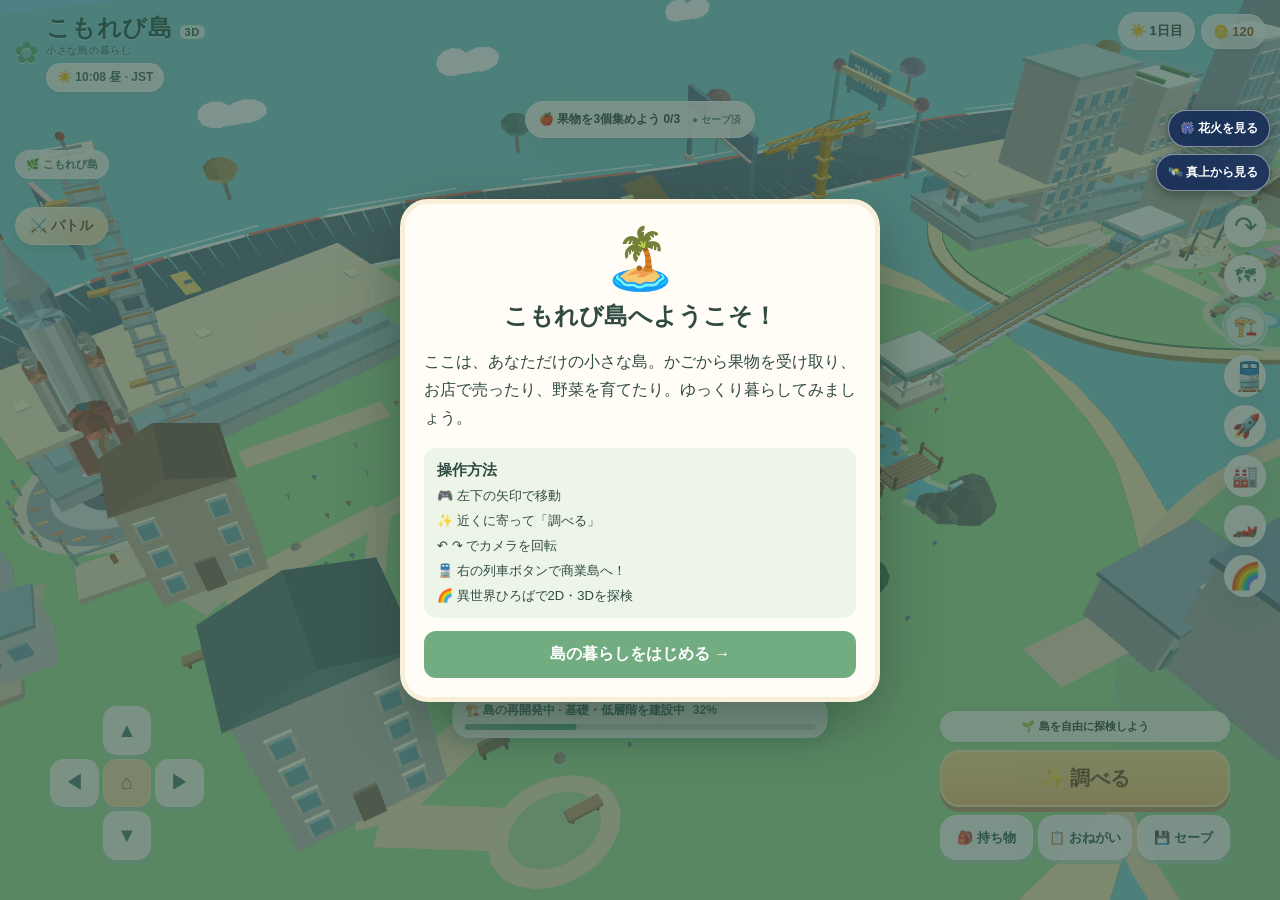
==== index.html @ d24debab "Add day-only six-jet airshow button, flypast status and load lightweight 3D scene before island game" ====
<!doctype html>
<html lang="ja">
<head>
  <meta charset="utf-8">
  <meta name="viewport" content="width=device-width, initial-scale=1, viewport-fit=cover, user-scalable=no">
  <meta name="theme-color" content="#e1f6e6">
  <meta name="description" content="こもれび島 3D — 島で歩く、集める、育てる。オリジナルの小さな生活ゲーム。">
  <title>こもれび島 3D | 小さな島の暮らし</title>
  <link rel="stylesheet" href="styles.css?v=20261118-b4">
</head>
<body>
<div id="app">
  <div id="poster" aria-hidden="true">
    <div class="poster-sky"></div><div class="poster-water"></div><div class="poster-island"></div>
    <div class="poster-house"><span>🏡</span></div><div class="poster-player">🧑🏻</div>
    <div class="poster-copy">🌿 こもれび島 3D<small>島で、あたらしい毎日を。</small></div>
    <div class="poster-note">この画面で島が動かない場合は、<br>ZIPをWebサイトとして公開してSafariで開いてください。</div>
  </div>
  <canvas id="gameCanvas" aria-label="3Dのこもれび島"></canvas>
  <canvas id="battleFxCanvas" aria-hidden="true"></canvas>
  <div id="nightSky" class="night-sky" aria-hidden="true"><div class="night-moon"></div></div>
  <div class="top-hud">
    <div class="brand"><span class="brand-leaf">✿</span><div><strong>こもれび島 <em>3D</em></strong><small>小さな島の暮らし</small><span class="clock-pill" id="timePill" aria-label="日本標準時と同期中">🕘 00:00 · JST</span></div></div>
    <div class="top-right"><span class="pill" id="dayPill">☀️ 1日目</span><span class="pill gold" id="coinPill">🪙 120</span></div>
  </div>
  <div id="statusBar"><span id="missionShort">🍎 果物を3個集めよう</span><span id="saveStatus">● セーブ済</span></div>
  <div id="islandNamePill" class="island-name-pill">🌿 こもれび島</div>
  <button type="button" id="battleBtn" class="island-battle-entry" aria-label="島のオリジナルモンスターバトルを始める">⚔️ バトル</button>
  <button type="button" id="airshowBtn" class="airshow-entry" aria-label="6機編隊の航空ショーを開始する" title="昼の6機編隊航空ショー" hidden>✈️ 航空ショー</button>
  <div id="airshowHud" class="airshow-hud" role="status" aria-live="off" hidden>✈️ 6機編隊が島の上空を通過中！</div>
  <div class="edge-buttons"><button id="rotateLeft" aria-label="カメラを左回転">↶</button><button id="rotateRight" aria-label="カメラを右回転">↷</button><button id="islandMapBtn" aria-label="拡張された島の地図を開く" title="島マップ">🗺</button><button id="redevelopmentViewBtn" class="active" aria-label="島の再開発を見渡す・通常カメラに戻す" title="再開発を見渡す">🏗️</button><button id="seaLineBtn" aria-label="こもれびシーラインの路線図・駅へ移動" title="海上列車と商業島">🚆</button><button id="spaceportBtn" aria-label="こもれび宇宙港のロケット発射台へ" title="ロケット発射台">🚀</button><button id="industryBtn" aria-label="自動車工場と完成車輸出港へ" title="自動車産業地区">🏭</button><button id="kartBtn" aria-label="こもれびサーキットでカートレース" title="カートレース場">🏎️</button><a class="dimension-link" id="dimensionGateBtn" href="./dimension-hub.html" aria-label="3Dと2Dの異世界ひろばへ" title="3Dと2Dの世界・交流ひろば">🌈</a></div>
  <button id="redevelopmentHud" class="redevelopment-status" aria-label="島の再開発 32%・詳細を開く" type="button"><span class="redevelopment-top"><strong id="redevelopmentLabel">🏗️ 島の再開発中 · 基礎・低層階を建設中</strong><strong id="redevelopmentPercent">32%</strong></span><span class="redevelopment-track"><span id="redevelopmentFill" class="redevelopment-fill" style="width:32%"></span></span></button>
  <div id="spaceHud" class="space-launch-hud" role="status" aria-live="polite" hidden></div>
  <div id="trainHud" class="sea-train-hud" hidden><span id="trainHudText">🚆 こもれびシーラインで移動中…</span><span class="sea-train-progress" aria-hidden="true"><span></span></span></div>
  <div id="kartHud" class="kart-hud" hidden aria-label="こもれび群島グランプリのレース画面">
    <div class="kart-hud-panel"><strong id="kartStatus">🏁 こもれび群島グランプリ</strong><span id="kartRaceMeta">順位 1/8 · 1/3周 · 0 km/h · 00:00</span><div id="kartSponsors" class="kart-sponsor-strip" aria-label="こもれびグランプリのスポンサー">🏁 PRESENTED BY <b>KOMO MOTOR</b> <span>✦</span> <b>MINT ENERGY</b> <span>✦</span> <b>NOVA TECH</b></div><div class="kart-race-actions"><button id="kartAutoToggle" type="button">🚗 オート加速 ON</button><button id="kartRestart" type="button" hidden>🔁 もう一度</button><button id="kartQuit" type="button">🏝️ 島へ戻る</button></div></div>
    <canvas id="kartMiniMap" class="kart-minimap" width="150" height="150" aria-label="コースとカートの現在位置"></canvas>
    <div class="kart-touch-controls" aria-label="カート操作">
      <div class="kart-steering"><button id="kartSteerLeft" type="button" aria-label="左にハンドル">◀</button><button id="kartSteerRight" type="button" aria-label="右にハンドル">▶</button></div>
      <div class="kart-pedals"><button id="kartBrake" type="button" aria-label="ブレーキ">減速</button><button id="kartDrift" type="button" aria-label="ドリフト">💨 ドリフト</button><button id="kartItem" type="button" aria-label="獲得したアイテムを使う" disabled>🎁 アイテム</button><button id="kartRescue" type="button" aria-label="コースに戻る">↩ 復帰</button></div>
    </div>
  </div>
  <section id="battleHud" class="battle-hud" aria-label="島のモンスターバトル" hidden>
    <div class="battle-hud-top"><strong>⚔️ こもれび バトル広場</strong><div class="battle-nav"><button id="battleBackBtn" type="button" hidden>↩ 技を戻す</button><button id="battleQuitBtn" type="button">✕ やめる</button></div></div>
    <div class="battle-hp-grid">
      <div class="battle-hp-card"><strong id="battlePlayerName">⚡ ピリモ Lv.16</strong><span>HP <span id="battlePlayerHP">48 / 48</span></span><div class="battle-meter"><span id="battlePlayerFill"></span></div></div>
      <div class="battle-hp-card"><strong id="battleFoeName">🍃 ハルリザ Lv.15</strong><span>HP <span id="battleFoeHP">52 / 52</span></span><div class="battle-meter"><span id="battleFoeFill"></span></div></div>
    </div>
    <p id="battleMessage" class="battle-message" role="status" aria-live="polite">好きな技を選ぼう！</p>
    <div class="battle-action-grid" id="battleActions">
      <button id="battleAttackBtn" type="button" class="battle-attack">⚔️ たたかう</button>
      <button id="battleFriendBtn" type="button">🌬️ なかま</button>
      <button id="battleItemBtn" type="button">🧰 どうぐ ×1</button>
      <button id="battleRunBtn" type="button">🏃 にげる</button>
    </div>
    <div id="battleMoves" class="battle-move-grid" data-open="no" hidden>
      <button type="button" data-battle-move="thunder">⚡ ひかりスパーク</button>
      <button type="button" data-battle-move="quick">💨 ひらりアタック</button>
      <button type="button" data-battle-move="burst">🌟 きらめきボール</button>
      <button type="button" data-battle-move="rest">💚 ひとやすみ</button>
    </div>
    <button id="battleEndBtn" class="battle-end" type="button" hidden>🏝️ 島の散策に戻る</button>
  </section>
  <div class="toast" id="toast" role="status" aria-live="polite"></div>
  <div class="festival-controls" aria-label="花火カメラ操作"><button type="button" id="festivalViewBtn">🎆 花火を見る</button><button type="button" id="fireworksOverheadBtn">🛰️ 真上から見る</button></div>
  <div class="bottom-ui">
    <div class="dpad" aria-label="移動コントローラー"><button class="up" data-dir="up" aria-label="前に移動">▲</button><button class="left" data-dir="left" aria-label="左に移動">◀</button><button class="center" id="cameraReset" aria-label="カメラを戻す">⌂</button><button class="right" data-dir="right" aria-label="右に移動">▶</button><button class="down" data-dir="down" aria-label="後ろに移動">▼</button></div>
    <div class="actions"><div class="hint" id="interactHint">あたりを探検しよう！</div><button class="act-main" id="actionBtn">✨ 調べる</button><div class="small-actions"><button id="bagBtn">🎒 持ち物</button><button id="questBtn">📋 おねがい</button><button id="nextDayBtn">💾 セーブ</button></div></div>
  </div>
  <div id="loadingBanner">島の準備をしています…</div>
  <div class="overlay" id="panelOverlay" hidden><section class="panel" role="dialog" aria-modal="true" aria-labelledby="panelTitle"><div class="panel-head"><h2 id="panelTitle">持ち物</h2><button id="panelClose" aria-label="閉じる">✕</button></div><div id="panelContent"></div></section></div>
  <div class="overlay" id="welcomeOverlay" hidden><section class="panel welcome" role="dialog" aria-modal="true" aria-labelledby="welcomeTitle"><div class="welcome-icon">🏝️</div><h2 id="welcomeTitle">こもれび島へようこそ！</h2><p>ここは、あなただけの小さな島。かごから果物を受け取り、お店で売ったり、野菜を育てたり。ゆっくり暮らしてみましょう。</p><div class="tips"><strong>操作方法</strong><span>🎮 左下の矢印で移動</span><span>✨ 近くに寄って「調べる」</span><span>↶ ↷ でカメラを回転</span><span>🚆 右の列車ボタンで商業島へ！</span><span>🌈 異世界ひろばで2D・3Dを探検</span></div><button class="primary" id="startBtn">島の暮らしをはじめる →</button></section></div>


  <div id="fishHud" class="fish-hud" data-stage="ready" hidden>
    <div class="fish-hud-title"><span>🎣 おさかな池</span><button type="button" id="fishBack" aria-label="釣りをやめる">✕ やめる</button></div>
    <p id="fishMessage" role="status" aria-live="polite">池に向かって竿を投げよう！</p>
    <div id="fishTimer" class="fish-timer" hidden><div class="fish-timer-fill"></div></div>
  </div>
  <!-- The island remains a 3D game. House and shop are rendered as walkable 3D rooms. -->
  <div class="room-hud" id="roomHud" hidden>
    <span id="roomName">🏠 家の中</span><span class="room-hud-help">歩いて家具や店員に近づこう</span>
  </div>
  <!-- Speech text appears above the actual 3D character; choices and commerce remain in the compact panel. -->
  <div class="speech-bubble" id="speechBubble" role="status" aria-live="polite" aria-atomic="true" hidden>
    <div class="speech-name" id="speechName">🐱 店員さん</div>
    <p class="speech-text" id="speechText"></p>
  </div>
  <div class="room-dialogue" id="roomDialogue" role="dialog" aria-modal="true" aria-labelledby="roomDialogTitle" hidden>
    <div class="room-dialogue-heading"><h2 id="roomDialogTitle">お話ししよう</h2><button id="roomDialogClose" aria-label="会話を閉じる">✕</button></div>
    <div id="roomDialogBody"></div>
    <div id="roomDialogActions" class="room-dialogue-actions"></div>
  </div>
  <div class="scene-veil" id="sceneVeil" aria-hidden="true"><div id="sceneVeilLabel">🚪 お部屋へ入ります…</div></div>
  <div id="errorMessage" hidden></div>
</div>
<script src="rooms3d.js?v=20261111-v17" defer></script>
<script src="daynight.js?v=20261112-v21" defer></script>
<script src="sky-gradient.js?v=20261120-atmosphere1" defer></script>
<script src="watering3d.js?v=20261111-v17" defer></script>
<script src="moko3d.js?v=20261111-v17" defer></script>
<script src="expansion3d.js?v=20261112-v23" defer></script>
<script src="redevelopment3d.js?v=20261120-material1" defer></script>
<script src="sealine3d.js?v=20261113-v31" defer></script>
<script src="world-expansion-v23.js?v=20261112-v24" defer></script>
<script src="spaceport3d.js?v=20261114-v41" defer></script>
<script src="launch-audio.js?v=20261113-v30" defer></script>
<script src="industry3d.js?v=20261113-v31" defer></script>
<script src="kart3d.js?v=20261113-v38" defer></script>
<script src="nightfestival.js?v=20261120-hd2" defer></script>
<script src="airshow3d.js?v=20261123-a1" defer></script>
<script src="render-quality.js?v=20261120-adaptive1" defer></script>
<script src="camera-gestures.js?v=20261113-v32" defer></script>
<script src="battle3d.js?v=20261118-b4" defer></script>
<script src="battle-effects.js?v=20261118-b4" defer></script>
<script src="island-life3d.js?v=20261119-life2" defer></script>
<script src="game.js?v=20261123-airshow1" defer></script>
</body>
</html>
---- styles.css ----
:root{--ink:#314b42;--leaf:#447d64;--light:#fffdf5;--sand:#fff0d3;--shadow:0 8px 28px rgba(44,79,61,.16)}*{box-sizing:border-box}html,body{margin:0;width:100%;height:100%;overflow:hidden;font-family:-apple-system,BlinkMacSystemFont,"Hiragino Kaku Gothic ProN","Noto Sans JP",sans-serif;color:var(--ink);-webkit-tap-highlight-color:transparent;touch-action:none}body{background:#bbdfe7}#app{width:100%;height:100%;height:100dvh;position:relative;overflow:hidden}#gameCanvas{position:absolute;inset:0;width:100%;height:100%;display:block;touch-action:none}button{font:inherit;border:0;cursor:pointer;touch-action:none;-webkit-user-select:none;user-select:none}button:active{transform:translateY(2px) scale(.98)}button:focus-visible{outline:3px solid #a5d4f7}#poster{position:absolute;inset:0;overflow:hidden;z-index:1;background:linear-gradient(#c1ebf7 0%,#f7f3d7 58%,#a6d7d2 100%)}#poster.hidden{display:none}.poster-sky{height:60%;background:radial-gradient(circle at 80% 19%,#fffbe6 0 9%,transparent 10%),linear-gradient(#b8eaf4,#e1f3dd)}.poster-water{position:absolute;inset:52% 0 0;background:linear-gradient(130deg,#8dcdd0,#aadbd1)}.poster-island{position:absolute;top:31%;left:50%;width:min(83vw,480px);height:min(53vh,420px);border:17px solid #f8e7ad;border-radius:40% 48% 39% 43%;transform:translateX(-50%) rotate(-13deg);background:radial-gradient(#aee3a0,#80cda0);box-shadow:0 33px 0 #e0c488,0 42px 0 #7ba2a0}.poster-house,.poster-tree,.poster-player{position:absolute;font-size:65px;filter:drop-shadow(4px 9px 2px #608b7760)}.poster-house{top:35%;left:26%}.poster-tree.p1{top:40%;right:22%}.poster-tree.p2{top:54%;left:27%}.poster-tree.p3{top:61%;right:24%}.poster-player{top:54%;left:48%;font-size:49px}.poster-copy{position:absolute;top:17%;left:0;right:0;text-align:center;color:#34635d;text-shadow:0 2px 0 #fff8;font-size:clamp(26px,6vw,40px);font-weight:900}.poster-copy small{display:block;font-size:14px;margin-top:5px}.poster-note{position:absolute;bottom:24%;width:90%;left:5%;text-align:center;background:#fffc;border-radius:17px;padding:12px 18px;font-size:13px;line-height:1.6}.top-hud{position:absolute;z-index:3;top:calc(env(safe-area-inset-top) + 12px);left:14px;right:14px;display:flex;justify-content:space-between;align-items:flex-start;gap:6px;pointer-events:none}.brand{display:flex;align-items:center;gap:7px;color:#2b5d50;text-shadow:0 1px #fff9}.brand-leaf{font-size:30px;color:#65af75}.brand strong{display:block;font-size:clamp(15px,4.6vw,23px);letter-spacing:.02em;white-space:nowrap}.brand em{background:#f9fff4cc;font-style:normal;border-radius:6px;padding:1px 5px;font-size:11px}.brand small{display:block;font-size:10px;letter-spacing:.07em}.top-right{display:flex;gap:6px;align-items:center;flex-wrap:wrap;justify-content:flex-end}.pill{font-weight:800;background:#fffc;border:1px solid #ffffffad;padding:9px 11px;border-radius:30px;font-size:13px;white-space:nowrap;box-shadow:0 2px 10px #376b531e}.gold{color:#8d5e26}#statusBar{position:absolute;z-index:3;top:calc(env(safe-area-inset-top) + 76px);left:50%;transform:translateX(-50%);width:max-content;max-width:calc(100vw - 30px);background:#fffdf4e9;box-shadow:var(--shadow);border:1px solid #fff;border-radius:30px;padding:9px 13px;display:flex;gap:12px;align-items:center;font-size:12px;font-weight:700}#missionShort{white-space:nowrap;overflow:hidden;text-overflow:ellipsis}#saveStatus{color:#638b7b;font-size:10px;white-space:nowrap}.edge-buttons{z-index:3;position:absolute;right:14px;top:calc(env(safe-area-inset-top) + 135px);display:flex;flex-direction:column;gap:8px}.edge-buttons button{background:#fffcee;border:2px solid #ffffffb5;border-radius:50%;width:42px;height:42px;color:#518571;font-size:28px;box-shadow:var(--shadow)}.bottom-ui{position:absolute;left:0;right:0;bottom:calc(env(safe-area-inset-bottom) + 15px);z-index:3;display:flex;align-items:flex-end;justify-content:space-between;gap:8px;padding:0 13px;pointer-events:none}.bottom-ui>*{pointer-events:auto}.dpad{width:min(34vw,158px);height:min(34vw,158px);min-width:125px;min-height:125px;display:grid;grid-template-columns:repeat(3,1fr);grid-template-rows:repeat(3,1fr);gap:4px;align-self:flex-end}.dpad button{border-radius:14px;background:#fffdf2e8;color:#547f70;font-size:20px;box-shadow:0 4px 0 #b5d6ca99;border:1px solid #fff6;display:grid;place-items:center}.dpad button.pressed{background:#c3e6ba}.dpad .up{grid-area:1/2}.dpad .left{grid-area:2/1}.dpad .center{grid-area:2/2;background:#f9dea7;color:#9e7044}.dpad .right{grid-area:2/3}.dpad .down{grid-area:3/2}.actions{display:flex;flex-direction:column;align-items:stretch;gap:8px;min-width:0;width:min(55vw,290px)}.hint{border-radius:24px;background:#fffdf1de;padding:8px 10px;font-size:11px;text-align:center;font-weight:700;box-shadow:0 1px 7px #2a694c23;max-height:55px;overflow:hidden}.act-main{border-radius:20px;background:linear-gradient(#ffdd91,#f9c477);border:2px solid #ffe7ae;box-shadow:0 5px 0 #c49a66;color:#79552d;font-weight:900;font-size:clamp(14px,3.9vw,20px);min-height:57px}.small-actions{display:grid;grid-template-columns:repeat(3,1fr);gap:5px}.small-actions button{min-height:45px;background:#fffefaef;border:1px solid #fff;border-radius:16px;box-shadow:0 4px 0 #b7d8c6aa;color:#356256;font-weight:800;font-size:clamp(10px,2.65vw,13px);padding:8px 3px}.toast{position:absolute;z-index:6;top:24%;left:50%;transform:translate(-50%,-16px);background:#fffbecf2;border:1px solid #fff;box-shadow:var(--shadow);border-radius:20px;max-width:88vw;padding:12px 18px;text-align:center;font-weight:800;pointer-events:none;opacity:0;transition:opacity .22s,transform .22s}.toast.show{opacity:1;transform:translate(-50%,0)}.overlay{position:absolute;z-index:10;inset:0;background:#294c4299;display:flex;justify-content:center;align-items:center;padding:20px;touch-action:pan-y}.overlay[hidden]{display:none}.panel{background:#fffdf5;border:5px solid #f7efd8;border-radius:28px;box-shadow:0 18px 60px #152d2466;padding:19px;max-width:480px;width:100%;max-height:min(80vh,730px);overflow-y:auto;overscroll-behavior:contain;touch-action:pan-y}.panel-head{display:flex;justify-content:space-between;align-items:center;border-bottom:2px dashed #e6e5d1;padding:0 0 12px;margin-bottom:12px}.panel-head h2{margin:0;font-size:21px}.panel-head button{background:#e9f2e7;color:#426e5c;width:35px;height:35px;border-radius:50%;font-weight:900}.item-row{display:flex;gap:12px;align-items:center;justify-content:space-between;padding:11px 0;border-bottom:1px solid #e8e9da}.item-row strong{display:block;font-size:15px}.item-row small{display:block;color:#7f9081;font-size:12px;margin-top:2px}.item-symbol{font-size:28px}.item-row .details{flex:1}.item-row button,.primary,.secondary{background:#72ad82;color:white;font-weight:800;border-radius:12px;padding:10px 13px;white-space:nowrap}.item-row button:disabled{opacity:.46;cursor:default}.primary{width:100%;margin-top:13px;padding:13px}.secondary{background:#ecede2;color:#4a6a5b}.panel p{line-height:1.75}.panel .subtle{color:#7b907e;font-size:12px}.tip-box{margin-top:14px;background:#f4f5e7;border-radius:14px;padding:12px;font-size:13px;line-height:1.7}.welcome{text-align:center}.welcome-icon{font-size:60px}.welcome h2{font-size:24px;margin:6px 0}.welcome p{text-align:left}.tips{display:flex;flex-direction:column;align-items:flex-start;gap:7px;background:#edf5e9;padding:13px;border-radius:13px;font-size:13px}.tips strong{font-size:15px}#loadingBanner{position:absolute;z-index:8;inset:auto 10% 48%;background:#fffefa;text-align:center;padding:15px;border-radius:20px;font-weight:bold;box-shadow:var(--shadow)}#loadingBanner[hidden]{display:none}#errorMessage{position:absolute;z-index:12;top:40%;left:5%;width:90%;background:#fff6e3;border:2px solid #e7cda3;padding:20px;border-radius:16px;line-height:1.7}#errorMessage[hidden]{display:none}@media(min-width:950px){.bottom-ui{padding:0 50px 25px}.dpad{width:154px;height:154px}.actions{width:290px}.brand strong{font-size:24px}}@media(max-height:630px){.top-hud{top:7px}#statusBar{top:58px}.edge-buttons{top:99px}.bottom-ui{bottom:6px}.dpad{width:112px;height:112px;min-width:112px;min-height:112px}.act-main{min-height:43px}.small-actions button{min-height:36px}.hint{padding:6px}.small-actions button{font-size:10px}}@media(prefers-reduced-motion:reduce){.toast{transition:none}}

/* Fishing is rendered inside the existing 3D scene: this only styles a small status HUD. */
.fish-hud[hidden],.fish-timer[hidden]{display:none}
.fish-hud{position:absolute;z-index:5;top:calc(env(safe-area-inset-top) + 128px);left:50%;transform:translateX(-50%);width:min(calc(100vw - 104px),350px);pointer-events:none;border:2px solid #ffffffed;border-radius:17px;background:#fffdf2e9;box-shadow:0 6px 22px #24554834;padding:10px 12px;text-align:center;backdrop-filter:blur(7px);-webkit-backdrop-filter:blur(7px)}
.fish-hud-title{display:flex;align-items:center;justify-content:space-between;gap:6px;color:#477b68;font-size:12px;font-weight:900}
.fish-hud-title button{pointer-events:auto;min-height:35px;padding:5px 9px;border-radius:15px;background:#e2f0e8;color:#436c60;font-size:12px;font-weight:bold}
.fish-hud p{margin:6px 0 2px;color:#386b61;font-size:clamp(13px,3.7vw,16px);font-weight:900;line-height:1.45}
.fish-hud[data-stage="bite"]{background:#fff2d4f2;border-color:#fcd37a;box-shadow:0 0 0 4px #ffd18444,0 7px 25px #7d604148}
.fish-hud[data-stage="bite"] p{color:#b7602b}
.fish-timer{width:100%;height:8px;overflow:hidden;margin-top:8px;background:#f5e0bf;border-radius:10px}
.fish-timer-fill{width:100%;height:100%;background:#eb965c}
.fish-hud[data-stage="bite"] .fish-timer-fill{animation:fishCountdown 1.6s linear forwards}
@keyframes fishCountdown{to{width:0}}
.bottom-ui.fishing-mode{justify-content:center}
.bottom-ui.fishing-mode .dpad,.bottom-ui.fishing-mode .small-actions{display:none}
.bottom-ui.fishing-mode .actions{width:min(82vw,350px)}
.bottom-ui.fishing-mode .hint{background:#edf9edf0;color:#52796a;font-size:12px}
.bottom-ui.fishing-mode .act-main{min-height:64px;font-size:19px}
.bottom-ui.fishing-mode .act-main:disabled{opacity:.8;cursor:default}
@media(max-height:700px){.fish-hud{top:calc(env(safe-area-inset-top) + 93px);width:min(calc(100vw - 104px),340px);padding:7px 9px}.fish-hud p{margin:3px 0}.bottom-ui.fishing-mode .act-main{min-height:50px}}
@media(prefers-reduced-motion:reduce){.fish-hud *{animation-duration:.01ms!important}}

/* Real walkable interiors: the same 3D canvas remains visible; dialogue is a compact bottom sheet. */
.room-hud[hidden],.room-dialogue[hidden]{display:none}
.room-hud{position:absolute;z-index:4;top:calc(env(safe-area-inset-top) + 133px);left:50%;transform:translateX(-50%);padding:9px 14px;border:2px solid #fffc;border-radius:18px;background:#fff8e8e8;box-shadow:0 8px 26px #325c4d34;text-align:center;min-width:215px;max-width:70vw;pointer-events:none}
.room-hud span{display:block;font-size:14px;font-weight:950;color:#4a7462}.room-hud .room-hud-help{font-size:10px;font-weight:700;color:#8a9473;padding-top:2px}
.room-dialogue{position:absolute;z-index:12;left:50%;bottom:calc(env(safe-area-inset-bottom) + 12px);transform:translateX(-50%);width:min(93vw,500px);max-height:min(47dvh,440px);padding:13px 16px 15px;background:#fffdf2f5;border:3px solid #fff0d2;border-radius:25px;box-shadow:0 15px 58px #1b3b3977;overflow-y:auto;overscroll-behavior:contain;touch-action:pan-y}
.room-dialogue-heading{display:flex;align-items:center;justify-content:space-between;gap:12px;border-bottom:1px solid #e2e5d4;padding-bottom:8px;margin-bottom:10px}
.room-dialogue-heading h2{font-size:17px;color:#4a6f61;margin:0}.room-dialogue-heading button{width:35px;height:35px;border-radius:50%;background:#e7f2e9;color:#4e7668;font-size:19px}
.room-dialogue p{line-height:1.6;color:#517368;font-size:13px;margin:8px 0}
.room-dialogue-actions{display:flex;flex-wrap:wrap;gap:8px;margin-top:10px}
.room-dialogue-actions button,.room-choice{padding:10px 12px;min-height:40px;background:#7eb694;color:#fffdf5;font-weight:800;font-size:13px;border-radius:13px;border:1px solid #fff;touch-action:manipulation;box-shadow:0 3px 0 #4d866e44}
.room-dialogue-actions button:last-child{background:#e7eee5;color:#51746a}
.room-choice:disabled{opacity:.47}
.room-offer{display:flex;align-items:center;justify-content:space-between;gap:8px;padding:7px 0;border-bottom:1px dashed #d9e1d2;line-height:1.45;font-size:13px}
.room-offer strong{font-size:13px;color:#365f53}.room-offer small{display:block;font-size:11px;color:#779687}
.room-offer .room-choice{flex-shrink:0;min-height:35px;padding:8px 9px;font-size:12px}
.room-dialogue .room-note{background:#f1f5e8;border-radius:11px;padding:9px;font-size:12px}
.bottom-ui.room-dialoguing{display:none}
.scene-veil{position:absolute;z-index:26;inset:0;background:#263d3d;opacity:0;pointer-events:none;transition:opacity .3s ease-in-out;display:grid;place-items:center}
.scene-veil.active{opacity:1;pointer-events:auto}
.scene-veil div{color:#fff5df;text-align:center;font-size:20px;font-weight:900;letter-spacing:.05em;transform:translateY(12px);transition:transform .3s}
.scene-veil.active div{transform:translateY(0)}
@media(max-height:670px){.room-hud{top:calc(env(safe-area-inset-top) + 92px)}.room-dialogue{max-height:58dvh;padding:10px}.room-offer{padding:4px 0}}
@media(prefers-reduced-motion:reduce){.scene-veil,.scene-veil div{transition:none}}

#app.indoors .edge-buttons{display:none}


/* Speech follows a real 3D NPC. Dialogue choices stay at the bottom; item lists remain separate. */
.speech-bubble[hidden]{display:none}
.speech-bubble{position:absolute;z-index:11;left:50%;top:46%;width:min(76vw,308px);max-width:calc(100vw - 30px);transform:translate(-50%,-100%);pointer-events:none;padding:13px 16px 15px;border:3px solid #fff8e5;border-radius:23px 23px 21px 21px;background:#fffdf4f5;box-shadow:0 10px 27px #304d4160;filter:drop-shadow(0 4px 2px #38554516);text-align:left;animation:speechPop .2s ease-out both}
.speech-bubble::after{content:"";position:absolute;left:var(--speech-tail-x,50%);bottom:-17px;transform:translateX(-50%);width:0;height:0;border-left:13px solid transparent;border-right:13px solid transparent;border-top:17px solid #fffdf4;filter:drop-shadow(0 2px 0 #d8ddc2)}
.speech-name{display:inline-block;padding:3px 8px;border-radius:12px;background:#e2f0e2;color:#466d5f;font-size:12px;font-weight:900;letter-spacing:.01em}
.speech-text{margin:8px 0 0;color:#365e52;font-size:clamp(14px,3.7vw,17px);font-weight:800;line-height:1.55;overflow-wrap:anywhere}
.room-dialogue.npc-choice-mode{max-height:none;max-width:min(94vw,395px);width:auto;overflow:visible;border:0;background:transparent;box-shadow:none;padding:0 5px;bottom:calc(env(safe-area-inset-bottom) + 20px)}
.room-dialogue.npc-choice-mode .room-dialogue-heading,.room-dialogue.npc-choice-mode #roomDialogBody{display:none}
.room-dialogue.npc-choice-mode .room-dialogue-actions{margin:0;display:flex;justify-content:center;gap:8px;flex-wrap:wrap;padding:8px;background:#fffdf2da;border:2px solid #ffffffc9;border-radius:19px;box-shadow:0 7px 19px #315d4d29;backdrop-filter:blur(5px);-webkit-backdrop-filter:blur(5px)}
.room-dialogue.npc-choice-mode .room-dialogue-actions button{border-radius:14px;min-height:45px;padding:10px 11px;font-size:clamp(11px,3vw,13px);white-space:nowrap;box-shadow:0 3px 0 #668d7260}
.room-dialogue.npc-choice-mode .room-dialogue-actions button:last-child{background:#dbe9e0;color:#446b60}
@keyframes speechPop{from{opacity:0;transform:translate(-50%,-91%) scale(.93)}to{opacity:1;transform:translate(-50%,-100%) scale(1)}}
@media(max-height:680px){.speech-bubble{padding:8px 12px 10px}.speech-text{margin-top:4px;font-size:13px}.room-dialogue.npc-choice-mode{bottom:calc(env(safe-area-inset-bottom) + 8px)}}
@media(prefers-reduced-motion:reduce){.speech-bubble{animation:none}}


/* The in-game clock is deliberately separate from local device time. Tap to preview the next period. */
.clock-pill{display:inline-flex;gap:5px;align-items:center;justify-content:center;margin-top:5px;padding:5px 10px;min-height:29px;background:#fffdf4e8;color:#4a6b65;border:1.5px solid #ffffffdf;border-radius:16px;box-shadow:0 2px 9px #2f4d5e26;font-size:12px;font-weight:900;line-height:1.1;pointer-events:auto;touch-action:manipulation;white-space:nowrap}
.clock-pill .clock-fast{color:#86ad98;font-size:18px;font-weight:900;line-height:.8}
#app[data-time-phase="night"] .clock-pill{background:#243956e6;color:#fff1d4;border-color:#e8eff75e;box-shadow:0 1px 13px #e5eaff35}
#app[data-time-phase="night"] .brand{color:#fff4d6;text-shadow:0 2px 9px #20314d}
#app[data-time-phase="night"] .brand em{background:#304d61c7;color:#fff8d9}
#app[data-time-phase="night"] .brand-leaf{color:#a4d5ad}
#app[data-time-phase="evening"] .clock-pill{background:#fff2e0f0;color:#935d59}
#statusBar{top:calc(env(safe-area-inset-top) + 101px)}
.edge-buttons{top:calc(env(safe-area-inset-top) + 155px)}
.room-hud{top:calc(env(safe-area-inset-top) + 166px)}
.fish-hud{top:calc(env(safe-area-inset-top) + 162px)}
.night-sky{position:absolute;z-index:2;left:0;right:0;top:0;height:47%;pointer-events:none;opacity:0;will-change:opacity;mask-image:linear-gradient(#000 0%,#000 54%,transparent 100%);-webkit-mask-image:linear-gradient(#000 0%,#000 54%,transparent 100%);background-image:
 radial-gradient(1.8px 1.8px at 8% 34%,#fff7cc 98%,transparent 100%),
 radial-gradient(2px 2px at 20% 61%,#ffffff 98%,transparent 100%),
 radial-gradient(2px 2px at 29% 22%,#dce9ff 98%,transparent 100%),
 radial-gradient(2.6px 2.6px at 38% 42%,#fff6d3 98%,transparent 100%),
 radial-gradient(2px 2px at 52% 19%,#fff 98%,transparent 100%),
 radial-gradient(1.8px 1.8px at 59% 63%,#ffefbf 98%,transparent 100%),
 radial-gradient(2.8px 2.8px at 72% 32%,#ffffff 98%,transparent 100%),
 radial-gradient(2px 2px at 88% 54%,#dbeaff 98%,transparent 100%),
 radial-gradient(2px 2px at 94% 17%,#fff8de 98%,transparent 100%),
 radial-gradient(1.6px 1.6px at 14% 76%,#fdf4d3 98%,transparent 100%),
 radial-gradient(2.1px 2.1px at 81% 78%,#fbf4dd 98%,transparent 100%)}
.night-moon{position:absolute;top:31%;right:13%;width:36px;height:36px;border-radius:50%;background:#f8f2dc;box-shadow:0 0 18px 7px #e6e8ec70,0 0 43px 15px #d4e4ff45;opacity:.92}
@media(max-width:375px){.clock-pill{font-size:11px;padding:5px 8px;min-height:27px}#statusBar{top:calc(env(safe-area-inset-top) + 97px)}}
@media(max-height:700px){#statusBar{top:calc(env(safe-area-inset-top) + 92px)}.room-hud{top:calc(env(safe-area-inset-top) + 145px)}.fish-hud{top:calc(env(safe-area-inset-top) + 146px)}.edge-buttons{top:calc(env(safe-area-inset-top) + 148px)}}
@media(prefers-reduced-motion:reduce){.night-sky{will-change:auto}}

/* Interior rooms stay warm and readable even while the outdoor clock says night. */
#app.indoors[data-time-phase="night"] .brand{color:#2b5d50;text-shadow:0 1px #fff9}
#app.indoors[data-time-phase="night"] .brand em{background:#f9fff4cc;color:#2b5d50}
#app.indoors[data-time-phase="night"] .clock-pill{background:#fffdf4e8;color:#4a6b65;border-color:#fff}


/* JST is a live read-only clock: time cannot be fast-forwarded. */
.clock-pill{pointer-events:none;touch-action:auto;user-select:none;-webkit-user-select:none;cursor:default}
.clock-pill .clock-fast{display:none}

/* v1.0 island map: icon is usable on narrow mobile screens. */
#islandMapBtn{font-size:21px;touch-action:manipulation}
#panelContent canvas{object-fit:contain}
#app.indoors #islandMapBtn{display:none}


/* v1.1 — The island remains the focus; redevelopment appears at the right edge. */
#redevelopmentViewBtn{font-size:20px;touch-action:manipulation}
#redevelopmentViewBtn.active{background:#e8f1e6;border-color:#b7dac1;box-shadow:0 0 0 2px #d1e9d8}
.redevelopment-status{position:absolute;z-index:3;bottom:calc(env(safe-area-inset-bottom) + 178px);left:50%;transform:translateX(-50%);width:min(90vw,425px);border:1px solid #ffffffec;border-radius:18px;background:#fffdf1ef;box-shadow:0 4px 19px #467a7560;color:#436c5f;padding:9px 13px;display:flex;flex-direction:column;gap:7px;cursor:pointer;text-align:left;min-height:55px;touch-action:manipulation}
.redevelopment-status:active{transform:translateX(-50%) translateY(1px)}
.redevelopment-top{display:flex;gap:8px;align-items:center;justify-content:space-between;font-size:clamp(10px,2.65vw,13px);line-height:1.3}
#redevelopmentLabel{overflow:hidden;text-overflow:ellipsis;white-space:nowrap}
#redevelopmentPercent{flex-shrink:0;color:#477a68;font-size:13px}
.redevelopment-track{background:#d7ddd6;display:block;width:100%;height:7px;overflow:hidden;border-radius:8px}
.redevelopment-fill{display:block;height:100%;background:linear-gradient(90deg,#88bd9b,#54ac7a);border-radius:8px;transition:width .4s ease}
#app.indoors .redevelopment-status{display:none}
@media(max-height:710px){.redevelopment-status{bottom:calc(env(safe-area-inset-bottom) + 140px);padding:6px 10px;min-height:46px}.redevelopment-top{font-size:10px}}
@media(max-width:390px){.redevelopment-status{width:88vw}}
@media(prefers-reduced-motion:reduce){.redevelopment-fill{transition:none}}

/* v1.2: compact status pill reveals more of the living island on iPhone. */
.redevelopment-status{width:min(77vw,375px);min-height:43px;padding:7px 11px;gap:5px;bottom:calc(env(safe-area-inset-bottom) + 162px);background:#fffdf2ee;border-radius:17px}
.redevelopment-top{font-size:clamp(10px,2.65vw,12px)}
.redevelopment-track{height:6px}
#redevelopmentPercent{font-size:12px}
@media(max-height:710px){.redevelopment-status{bottom:calc(env(safe-area-inset-bottom) + 133px);padding:5px 8px;min-height:39px}}


/* v1.3: one 3D world, two connected islands and a real moving train. */
.island-name-pill{position:absolute;z-index:3;top:calc(env(safe-area-inset-top) + 150px);left:15px;padding:6px 10px;background:#fffdf4dd;border:1px solid #ffffffb8;border-radius:15px;color:#4e816f;font-weight:900;font-size:11px;max-width:58vw;box-shadow:0 3px 12px #39736d22;pointer-events:none}
.sea-train-hud[hidden]{display:none}
.sea-train-hud{position:absolute;left:50%;top:calc(env(safe-area-inset-top) + 175px);z-index:7;width:min(86vw,400px);transform:translateX(-50%);background:#fffef1f2;border:2px solid #fff;border-radius:21px;padding:13px 17px;box-shadow:0 8px 24px #366d7666;text-align:center;font-size:clamp(13px,3.6vw,16px);font-weight:900;color:#426d66;pointer-events:none}
.sea-train-progress{display:block;height:7px;border-radius:8px;background:#dbe9e7;margin-top:11px;overflow:hidden}
.sea-train-progress>span{display:block;width:45%;height:100%;border-radius:8px;background:#74b5aa;animation:sealine-progress 7.2s linear both}
@keyframes sealine-progress{0%{transform:translateX(-110%)}100%{transform:translateX(240%)}}
#app.train-riding .dpad,#app.train-riding .bottom-ui,#app.train-riding .redevelopment-status{display:none}
#app.train-riding .island-name-pill{display:none}
#app.train-riding .edge-buttons{display:none}
#app.indoors .island-name-pill{display:none}
@media(max-height:710px){.island-name-pill{top:calc(env(safe-area-inset-top) + 142px);font-size:10px}.sea-train-hud{top:calc(env(safe-area-inset-top) + 140px)}}
@media(prefers-reduced-motion:reduce){.sea-train-progress>span{animation:none}}

/* v1.8 night festival: layered moonlight while procedural 3D fireworks stay behind geometry. */
#app[data-time-phase="night"] .night-sky::before{
 content:"";position:absolute;inset:0;pointer-events:none;
 background:radial-gradient(ellipse at 72% 26%,rgba(121,154,225,.14),transparent 41%),
            linear-gradient(180deg,rgba(9,25,63,.08),transparent 73%);
}
#app[data-time-phase="night"] .night-moon{
 width:clamp(32px,8vw,49px);height:clamp(32px,8vw,49px);
 background:radial-gradient(circle at 31% 31%,#fffaf0 0 17%,transparent 19%),
            radial-gradient(circle at 65% 55%,#d8d5cb80 0 10%,transparent 12%),
            radial-gradient(circle at 40% 77%,#d4d2c580 0 7%,transparent 9%),#fff1d9;
 box-shadow:0 0 19px 5px #fcf3e4a8,0 0 48px 16px #c5d6ff45;
 animation:festivalMoonBreathe 8s ease-in-out infinite alternate;
}
@keyframes festivalMoonBreathe{
 from{filter:brightness(.97)}to{filter:brightness(1.08)}
}
@media(prefers-reduced-motion:reduce){
 #app[data-time-phase="night"] .night-moon{animation:none}
}

/* Fireworks camera controls are part of the game HUD, not a modal. */
.festival-controls{position:absolute;top:110px;right:10px;z-index:35;display:flex;flex-direction:column;gap:7px;align-items:flex-end;pointer-events:none}
.festival-controls button{pointer-events:auto;border:1px solid #ffffff75;border-radius:18px;padding:9px 11px;background:#182e58e8;color:#fff;font-size:12px;font-weight:700;box-shadow:0 3px 12px #0005;touch-action:manipulation}
#gameCanvas{touch-action:none}
@media(max-width:420px){.festival-controls{top:124px;right:7px}.festival-controls button{font-size:11px;padding:8px}}

/* v2.4: deliberate fresh start requires a confirmation panel. */
.panel button.danger{display:block;width:100%;margin-top:14px;padding:12px 14px;border-radius:13px;background:#ab4945;color:#fff;font-weight:800;white-space:normal;}
.panel>button.secondary{display:block;width:100%;margin-top:10px;white-space:normal;}

/* v2.6 — small, accessible spaceport control and countdown. */
#spaceportBtn{font-size:23px;touch-action:manipulation}
#app.indoors #spaceportBtn{display:none}
.space-launch-hud[hidden]{display:none}
.space-launch-hud{position:absolute;z-index:6;top:calc(env(safe-area-inset-top) + 182px);left:50%;transform:translateX(-50%);min-width:180px;max-width:65vw;text-align:center;background:#fff8e9ed;color:#99612c;border:2px solid #f7d49b;border-radius:17px;padding:9px 12px;font-size:13px;font-weight:900;box-shadow:0 6px 24px #514d4050;pointer-events:none}
@media(max-height:700px){.space-launch-hud{top:calc(env(safe-area-inset-top) + 150px)}}

/* v31 — automotive export district, compact mobile factory shortcut. */
#industryBtn{font-size:21px;touch-action:manipulation}
#app.indoors #industryBtn{display:none}
@media(max-height:700px){.edge-buttons{gap:5px}.edge-buttons button{width:39px;height:39px}}

/* v32 — prevent iOS Safari text-selection overlays during game gestures. */
#app,#app .top-hud,#app .bottom-ui,#app .edge-buttons,#app .hint,#app .island-name-pill{-webkit-user-select:none;user-select:none;-webkit-touch-callout:none}
#gameCanvas{touch-action:none;-webkit-user-select:none;user-select:none;-webkit-touch-callout:none;overscroll-behavior:none}
.panel,.panel p,.room-dialogue,.room-dialogue p{-webkit-user-select:text;user-select:text;-webkit-touch-callout:default}

/* v35: Native Kart Circuit on the existing 3D island. */
#kartBtn{font-size:21px;touch-action:manipulation}
#app.indoors #kartBtn{display:none}
.kart-hud[hidden],#kartRestart[hidden]{display:none!important}
.kart-hud{position:absolute;inset:0;z-index:32;pointer-events:none;-webkit-user-select:none;user-select:none}
.kart-hud-panel{position:absolute;top:calc(env(safe-area-inset-top) + 12px);left:50%;transform:translateX(-50%);width:min(calc(100vw - 30px),440px);display:flex;align-items:center;flex-direction:column;gap:5px;padding:10px 15px 12px;border:2px solid #ffffffec;border-radius:20px;background:#192e3fdf;color:#fffdf2;box-shadow:0 6px 24px #142f3f70;text-align:center;backdrop-filter:blur(6px)}
.kart-hud-panel strong{font-size:clamp(15px,4vw,21px);font-weight:950}
.kart-hud-panel>span{font-size:clamp(11px,3vw,14px);font-weight:900;font-variant-numeric:tabular-nums}
.kart-race-actions{display:flex;gap:9px;justify-content:center;margin-top:3px}
.kart-race-actions button{pointer-events:auto;min-height:34px;padding:6px 11px;border:1px solid #fff9;border-radius:12px;background:#ecf0dc;color:#305066;font-size:12px;font-weight:900;touch-action:manipulation}
.kart-race-actions #kartRestart{background:#fed06b;color:#593b2d}
.kart-touch-controls{position:absolute;left:0;right:0;bottom:calc(env(safe-area-inset-bottom) + 14px);display:flex;justify-content:space-between;align-items:flex-end;gap:8px;padding:0 max(8px,env(safe-area-inset-left)) 0 max(8px,env(safe-area-inset-right));pointer-events:none}
.kart-steering,.kart-pedals{display:flex;align-items:flex-end;gap:7px;pointer-events:none}
.kart-touch-controls button{pointer-events:auto;touch-action:none;-webkit-touch-callout:none;user-select:none;display:grid;place-items:center;min-width:clamp(50px,14vw,75px);height:clamp(57px,16vw,82px);border-radius:18px;border:2px solid #ffffffcb;background:#f4eddef0;color:#324f61;font-size:clamp(14px,3.4vw,18px);font-weight:950;box-shadow:0 5px 15px #20364766}
.kart-pedals button{min-width:clamp(58px,15vw,80px);font-size:clamp(10px,2.7vw,13px);padding:3px}
#kartAccelerate{height:clamp(75px,22vw,102px);background:#8cd6a7;color:#124f3b}
#kartDrift{background:#b0cbef;color:#294d82}
#kartBrake{background:#f6b7a4;color:#8b3d32}
.kart-touch-controls button:active,.kart-touch-controls button.pressed{transform:translateY(3px);background:#ffdf8c;box-shadow:0 2px 8px #142b4866}
#app.kart-racing .top-hud,#app.kart-racing #statusBar,#app.kart-racing .bottom-ui,#app.kart-racing .edge-buttons,#app.kart-racing .redevelopment-status,#app.kart-racing .festival-controls,#app.kart-racing .island-name-pill,#app.kart-racing .room-hud{display:none}
@media(max-width:390px){.kart-steering,.kart-pedals{gap:4px}.kart-touch-controls{padding-left:5px;padding-right:5px}.kart-touch-controls button{min-width:48px;border-radius:13px}.kart-pedals button{min-width:55px}}
@media(orientation:landscape) and (max-height:460px){.kart-hud-panel{top:calc(env(safe-area-inset-top) + 4px);width:min(44vw,320px);padding:4px 9px;gap:1px}.kart-hud-panel strong{font-size:13px}.kart-touch-controls{bottom:calc(env(safe-area-inset-bottom) + 5px)}.kart-touch-controls button{height:55px;min-width:60px}#kartAccelerate{height:66px}}

/* v36: Mario-Kart-inspired simple touch controls and course awareness. */
#kartAutoToggle{background:#d9f1df;color:#1e624b}
#kartRescue{background:#f7e1ac;color:#6e5421}
.kart-minimap{position:absolute;top:calc(env(safe-area-inset-top) + 132px);right:11px;z-index:33;width:clamp(92px,23vw,125px);height:clamp(92px,23vw,125px);border:2px solid #ffffffd8;border-radius:19px;box-shadow:0 4px 20px #172e4259;background:#ffffffd4;pointer-events:none}
.kart-hud-panel{padding:7px 11px 9px;gap:3px}
.kart-race-actions{gap:5px;margin-top:0}
.kart-race-actions button{font-size:clamp(10px,2.8vw,12px);min-height:31px;padding:5px 8px}
.kart-touch-controls button{font-weight:900}
#kartRescue{height:clamp(57px,16vw,82px)}
@media(max-width:390px){.kart-minimap{top:calc(env(safe-area-inset-top) + 126px);width:92px;height:92px;right:8px}.kart-race-actions button{padding:4px 6px;font-size:10px}}
@media(orientation:landscape) and (max-height:460px){.kart-minimap{top:calc(env(safe-area-inset-top) + 7px);right:12px;width:90px;height:90px}.kart-hud-panel{padding:3px 6px}.kart-race-actions button{min-height:27px;padding:3px 6px}}

/* Grand Prix v37: readable interactive item action on narrow iPhone screens. */
.kart-touch-controls{z-index:36;padding-left:6px;padding-right:6px}
.kart-pedals{gap:5px}
#kartItem{background:#ffde91;color:#664320;min-width:clamp(62px,17vw,88px);box-shadow:0 5px 17px #a96c3880}
#kartItem:disabled{background:#dde8e5;color:#71838a;opacity:.75;box-shadow:0 3px 8px #142b4829}
.kart-hud-panel strong{letter-spacing:.02em}
@media(max-width:430px){
 .kart-steering,.kart-pedals{gap:4px}
 .kart-touch-controls button{min-width:45px;height:66px;font-size:12px;padding:4px}
 .kart-pedals button{min-width:clamp(53px,14vw,61px)}
 #kartItem{min-width:68px;font-size:11px}
 #kartDrift{min-width:61px}
}
@media(max-width:360px){#kartItem{min-width:58px}.kart-touch-controls button{min-width:42px}.kart-pedals button{min-width:51px}}

/* v38: fictional Grand Prix sponsor ribbon without covering the steering area. */
.kart-sponsor-strip{max-width:100%;display:flex;flex-wrap:wrap;gap:4px 7px;align-items:center;justify-content:center;padding:3px 6px;color:#e5edf1;font-weight:700;font-size:clamp(9px,2.6vw,11px);line-height:1.35;letter-spacing:.01em}
.kart-sponsor-strip b{color:#fff0b8;font-weight:950}
.kart-sponsor-strip span{color:#bce6d7}
@media(max-width:430px){.kart-sponsor-strip{font-size:9px;gap:2px 5px}.kart-hud-panel{padding-bottom:7px}}
@media(orientation:landscape) and (max-height:460px){.kart-sponsor-strip{font-size:8px;line-height:1.05;padding:0}}

/* 2D x 3D world-gate launcher: same visual weight as the existing island icons. */
.edge-buttons .dimension-link{display:grid;place-items:center;flex:none;width:42px;height:42px;text-decoration:none;background:#fffcee;border:2px solid #ffffffb5;border-radius:50%;color:#518571;font-size:26px;box-shadow:var(--shadow);touch-action:manipulation}
.edge-buttons .dimension-link:focus-visible{outline:3px solid #97d2f4}


/* v1.4 experimental island creature battle. Supports portrait iPhone Safari. */
.island-battle-entry{
 position:absolute;z-index:5;top:calc(env(safe-area-inset-top) + 207px);left:15px;
 padding:9px 14px;border:1.5px solid #fff8e4;border-radius:22px;
 background:linear-gradient(145deg,#fff9e6f2,#ffdfaaea);
 box-shadow:0 4px 12px #427f7444;color:#77532f;
 font-size:14px;font-weight:900;touch-action:manipulation;
}
.island-battle-entry:active{transform:translateY(1px)}
.battle-hud[hidden],.battle-move-grid[hidden],.battle-action-grid[hidden],.battle-end[hidden]{display:none!important}
.battle-hud{
 position:absolute;z-index:19;left:50%;transform:translateX(-50%);
 bottom:calc(env(safe-area-inset-bottom) + 14px);
 width:min(94vw,460px);display:flex;flex-direction:column;gap:9px;
 color:#325c55;pointer-events:auto;font-family:inherit;
}
.battle-hud-top{display:flex;align-items:center;justify-content:space-between;gap:12px;
 border-radius:22px;padding:9px 13px;background:#fffdf1ee;
 border:2px solid #fff;box-shadow:0 5px 13px #3f776b38;font-size:14px}
.battle-hud-top button{border:0;background:#f1eee5;border-radius:17px;
 padding:6px 13px;color:#607d75;font-weight:800;font-size:12px;cursor:pointer}
.battle-hp-grid{display:grid;grid-template-columns:1fr 1fr;gap:9px}
.battle-hp-card{border-radius:20px;border:2px solid #fff;background:#fffdf1f2;
 box-shadow:0 5px 13px #316b6740;padding:9px 12px;display:flex;flex-direction:column;gap:4px;
 min-width:0;color:#345d56}
.battle-hp-card strong{display:block;font-size:clamp(12px,3vw,15px);white-space:nowrap;
 overflow:hidden;text-overflow:ellipsis}
.battle-hp-card>span{display:flex;justify-content:space-between;font-size:12px;font-weight:750;gap:7px}
.battle-meter{height:8px;background:#d6dedb;border-radius:10px;overflow:hidden}
.battle-meter>span{display:block;width:100%;height:100%;border-radius:9px;
 background:linear-gradient(90deg,#7bcda0,#44b884);transition:width .35s ease}
.battle-meter>span.low{background:linear-gradient(90deg,#f4b57d,#ee7976)}
.battle-message{margin:0;padding:10px 14px;border-radius:19px;border:2px solid #fff;
 background:#f9fff2f5;box-shadow:0 5px 15px #2c807450;color:#305d58;
 line-height:1.4;min-height:47px;font-size:13px;font-weight:800}
.battle-action-grid,.battle-move-grid{display:grid;grid-template-columns:1fr 1fr;gap:8px}
.battle-action-grid button,.battle-move-grid button,.battle-end{
 border:2px solid #ffffffdd;border-radius:19px;min-height:53px;
 background:#fafff5f0;box-shadow:0 4px 0 #a3cdc0a8;
 color:#39665e;font-size:clamp(13px,3.8vw,17px);font-weight:900;
 text-align:center;cursor:pointer;touch-action:manipulation;padding:7px 8px}
.battle-action-grid .battle-attack{background:linear-gradient(#ffdf99,#f6c879);
 color:#75512b;box-shadow:0 4px 0 #c99d56b0}
.battle-move-grid{padding:7px;border-radius:18px;background:#fdfbf2d9}
.battle-move-grid button{font-size:12px;min-height:44px}
.battle-hud button:disabled{opacity:.48;cursor:not-allowed}
.battle-hud button:active:not(:disabled){transform:translateY(2px);box-shadow:none}
.battle-end{background:#d2f1d8;box-shadow:0 4px 0 #8fbda1}
#app.battling .bottom-ui,#app.battling .edge-buttons,#app.battling .redevelopment-status,
#app.battling .festival-controls,#app.battling .island-battle-entry,#app.battling .island-name-pill{display:none!important}
@media(max-height:760px){
 .battle-hud{gap:6px;bottom:calc(env(safe-area-inset-bottom) + 7px)}
 .battle-hp-card{padding:6px 9px}
 .battle-hud-top{padding:6px 12px}
 .battle-action-grid button{min-height:42px}
 .battle-message{padding:7px 11px;min-height:39px}
 .island-battle-entry{top:calc(env(safe-area-inset-top) + 190px)}
}
@media(prefers-reduced-motion:reduce){.battle-meter>span{transition:none}}


/* v1.4.1 — give the combatants their own clear portrait composition. */
#app.battling .top-hud,#app.battling #statusBar,#app.battling #spaceHud,
#app.battling #trainHud,#app.battling #kartHud{display:none!important}
#app.battling #nightSky{opacity:.22!important}
#app.battling .battle-hud{z-index:25}
#app.battling .battle-hud-top{background:#fbf7e9f2}
#app.battling .battle-message{max-height:100px;overflow-y:auto}
@media(max-width:430px){#app.battling .battle-hud{width:95vw}}

/* compact navigation: move options REPLACE the four base controls instead of stacking */
.battle-nav{display:flex;align-items:center;gap:5px}
.battle-hud-top .battle-nav button{white-space:nowrap;padding:6px 9px;font-size:11px}
.battle-hud-top .battle-nav button[hidden]{display:none!important}

/* Cinematic special-attack surface; never traps taps or covers commands. */
#battleFxCanvas{position:absolute;inset:0;width:100%;height:100%;z-index:18;
 pointer-events:none;display:none;touch-action:none}
#app.battling #battleFxCanvas{display:block}
#app.battling .battle-hud{z-index:25}
#app.battling .battle-hud button:disabled{opacity:.58}
#app.battling .battle-message{transition:border-color .2s}
#app.battling.vfx-impact .battle-message{border-color:#fbdc8b;box-shadow:0 0 16px #ffdd8f99}
@media(prefers-reduced-motion:reduce){#app.battling.vfx-impact .battle-message{box-shadow:none}}
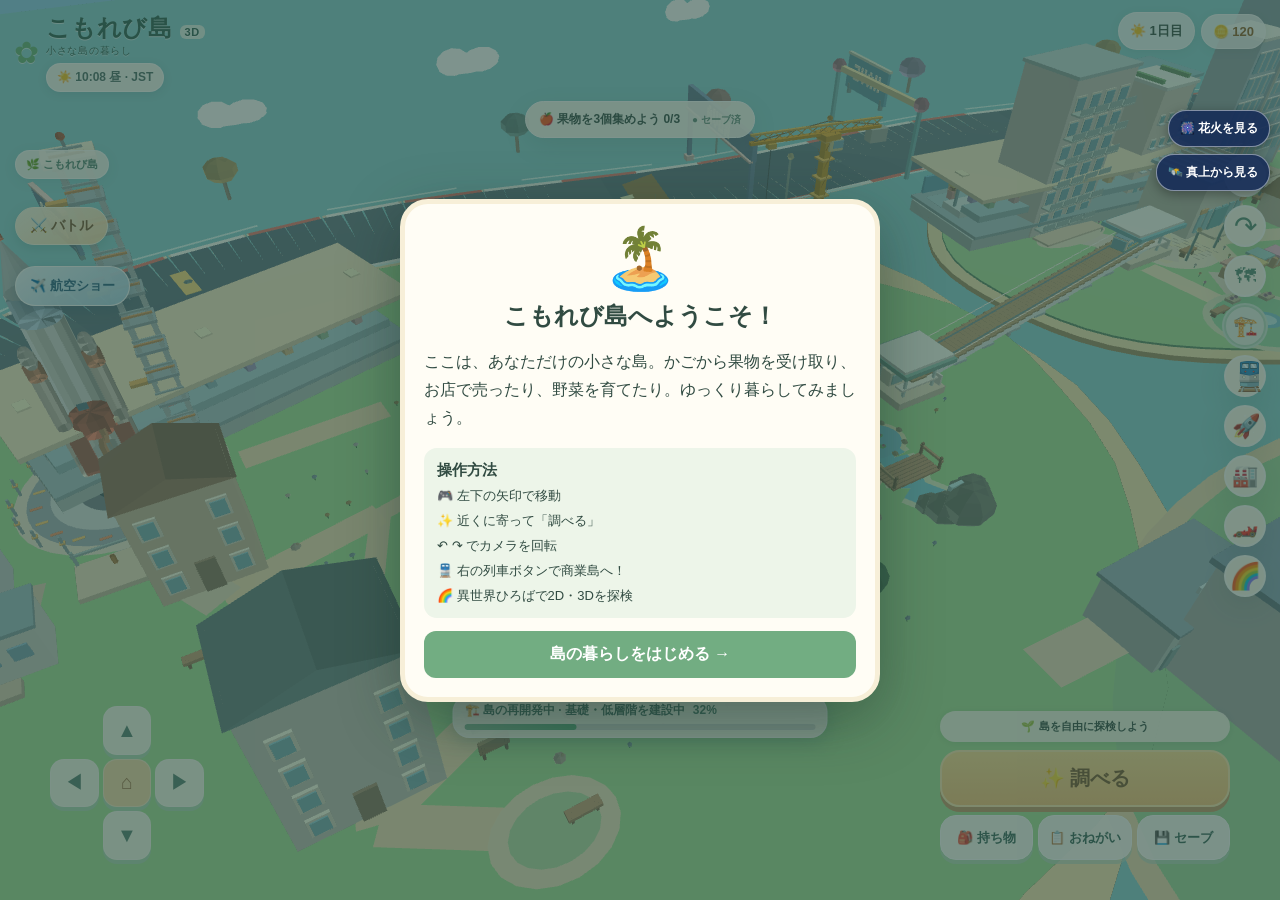
==== commit f58ebcb1: "Refresh iPhone Safari stylesheet cache for new six-jet daytime action button" ====
--- a/index.html
+++ b/index.html
@@ -6,7 +6,7 @@
   <meta name="theme-color" content="#e1f6e6">
   <meta name="description" content="こもれび島 3D — 島で歩く、集める、育てる。オリジナルの小さな生活ゲーム。">
   <title>こもれび島 3D | 小さな島の暮らし</title>
-  <link rel="stylesheet" href="styles.css?v=20261118-b4">
+  <link rel="stylesheet" href="styles.css?v=20261123-airshow1">
 </head>
 <body>
 <div id="app">
--- a/styles.css
+++ b/styles.css
@@ -340,3 +340,23 @@
 #app.battling .battle-message{transition:border-color .2s}
 #app.battling.vfx-impact .battle-message{border-color:#fbdc8b;box-shadow:0 0 16px #ffdd8f99}
 @media(prefers-reduced-motion:reduce){#app.battling.vfx-impact .battle-message{box-shadow:none}}
+
+/* Six-jet flypast — a compact daytime action that never covers the existing
+ * right-side navigation or the game D-pad on portrait iPhones. */
+.airshow-entry{
+ position:absolute;z-index:5;top:calc(env(safe-area-inset-top) + 266px);left:15px;
+ background:linear-gradient(145deg,#effaffef,#a9d7ebf2);
+ border:1.5px solid #ffffffee;color:#255f81;border-radius:22px;
+ box-shadow:0 4px 13px #28557555;padding:10px 14px;font-size:13px;font-weight:900;
+ white-space:nowrap;touch-action:manipulation;
+}
+.airshow-entry.active{background:linear-gradient(145deg,#fdf8df,#b9e6de);color:#446a5b}
+#airshowBtn[hidden],#airshowHud[hidden],#app.indoors #airshowBtn,#app.battling #airshowBtn{display:none!important}
+.airshow-hud{
+ position:absolute;z-index:6;top:calc(env(safe-area-inset-top) + 189px);left:50%;
+ transform:translateX(-50%);max-width:65vw;width:max-content;pointer-events:none;
+ padding:10px 14px;border:2px solid #e9f6fa;background:#f4fdffe8;
+ color:#2d6481;font-size:12px;font-weight:900;text-align:center;border-radius:18px;
+ box-shadow:0 4px 16px #24465b35;
+}
+@media(max-height:700px){.airshow-entry{top:calc(env(safe-area-inset-top) + 235px);padding:7px 10px}.airshow-hud{top:calc(env(safe-area-inset-top) + 145px)}}
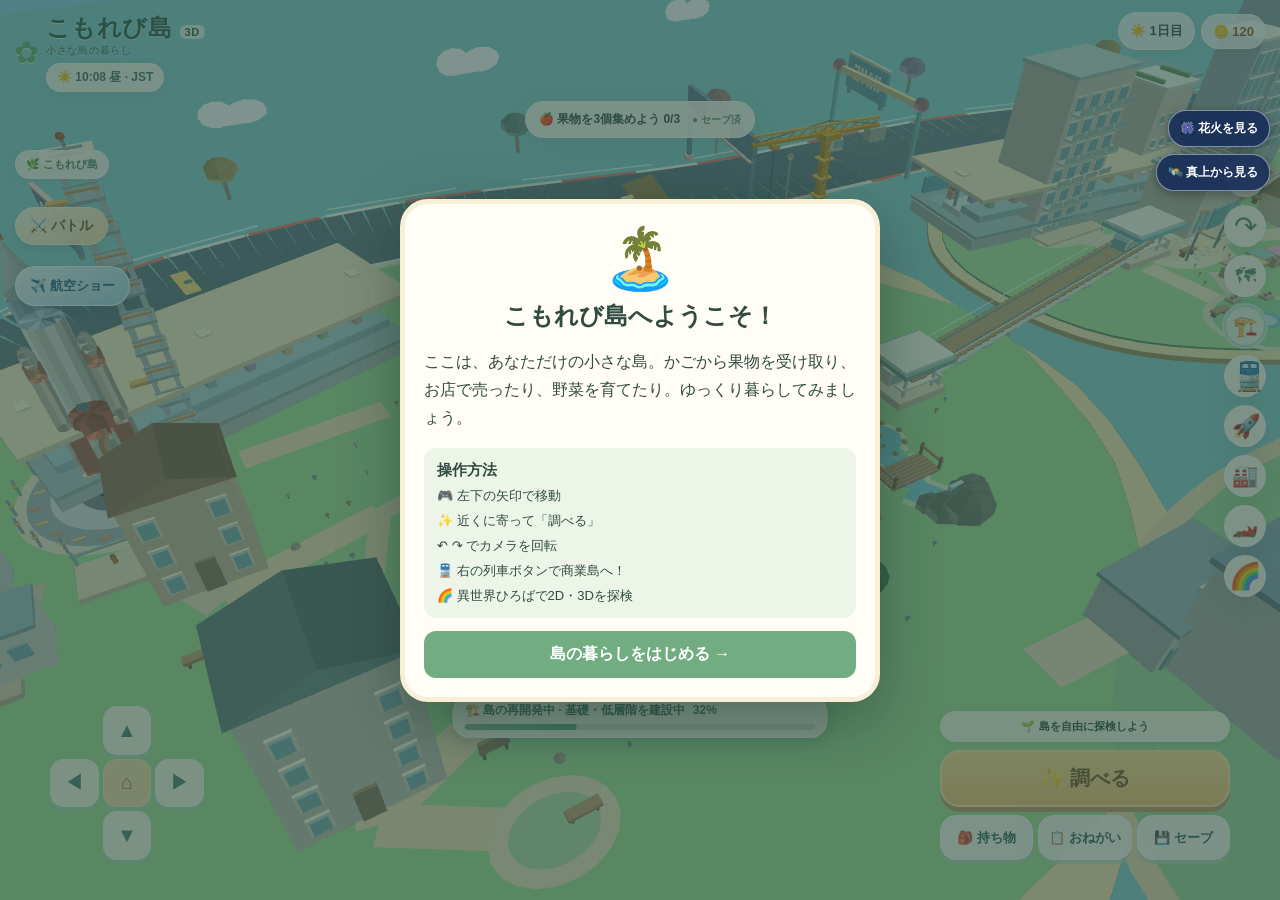
==== commit 69ba8516: "Refresh battle animation script cache for mobile Safari" ====
--- a/index.html
+++ b/index.html
@@ -111,7 +111,7 @@
 <script src="airshow3d.js?v=20261123-a1" defer></script>
 <script src="render-quality.js?v=20261120-adaptive1" defer></script>
 <script src="camera-gestures.js?v=20261113-v32" defer></script>
-<script src="battle3d.js?v=20261118-b4" defer></script>
+<script src="battle3d.js?v=20261123-motion2" defer></script>
 <script src="battle-effects.js?v=20261118-b4" defer></script>
 <script src="island-life3d.js?v=20261119-life2" defer></script>
 <script src="game.js?v=20261123-airshow1" defer></script>
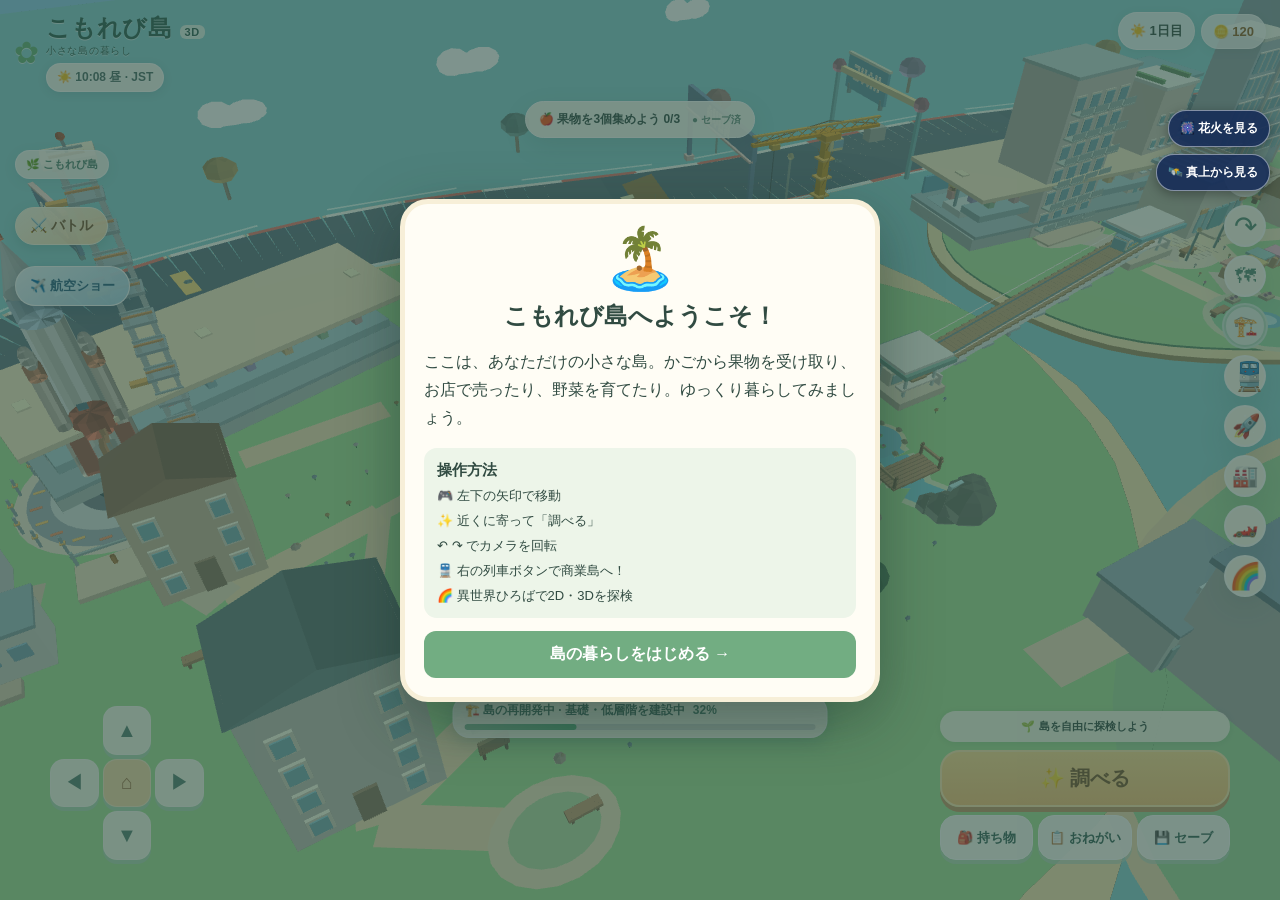
==== commit ff042988: "Integration review: fix rendering state and refresh asset versions" ====
--- a/index.html
+++ b/index.html
@@ -101,7 +101,7 @@
 <script src="moko3d.js?v=20261111-v17" defer></script>
 <script src="expansion3d.js?v=20261112-v23" defer></script>
 <script src="redevelopment3d.js?v=20261120-material1" defer></script>
-<script src="sealine3d.js?v=20261113-v31" defer></script>
+<script src="sealine3d.js?v=20261126-graphics2" defer></script>
 <script src="world-expansion-v23.js?v=20261112-v24" defer></script>
 <script src="spaceport3d.js?v=20261114-v41" defer></script>
 <script src="launch-audio.js?v=20261113-v30" defer></script>
@@ -114,6 +114,6 @@
 <script src="battle3d.js?v=20261123-motion2" defer></script>
 <script src="battle-effects.js?v=20261118-b4" defer></script>
 <script src="island-life3d.js?v=20261119-life2" defer></script>
-<script src="game.js?v=20261123-airshow1" defer></script>
+<script src="game.js?v=20261126-graphics2" defer></script>
 </body>
 </html>
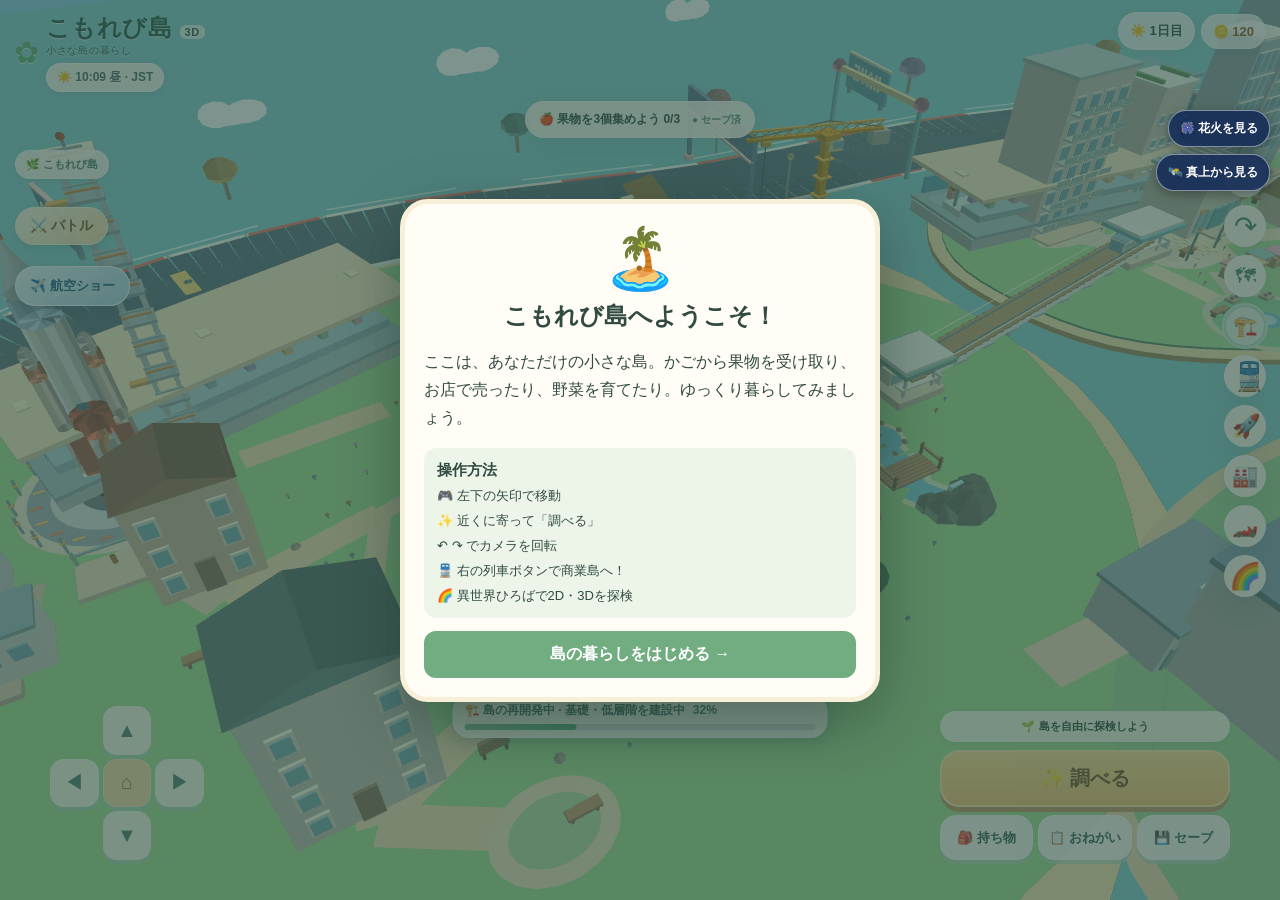
==== commit 656674cd: "Refresh restored festival asset cache" ====
--- a/index.html
+++ b/index.html
@@ -107,7 +107,7 @@
 <script src="launch-audio.js?v=20261113-v30" defer></script>
 <script src="industry3d.js?v=20261113-v31" defer></script>
 <script src="kart3d.js?v=20261113-v38" defer></script>
-<script src="nightfestival.js?v=20261120-hd2" defer></script>
+<script src="nightfestival.js?v=20261126-rare2" defer></script>
 <script src="airshow3d.js?v=20261123-a1" defer></script>
 <script src="render-quality.js?v=20261120-adaptive1" defer></script>
 <script src="camera-gestures.js?v=20261113-v32" defer></script>
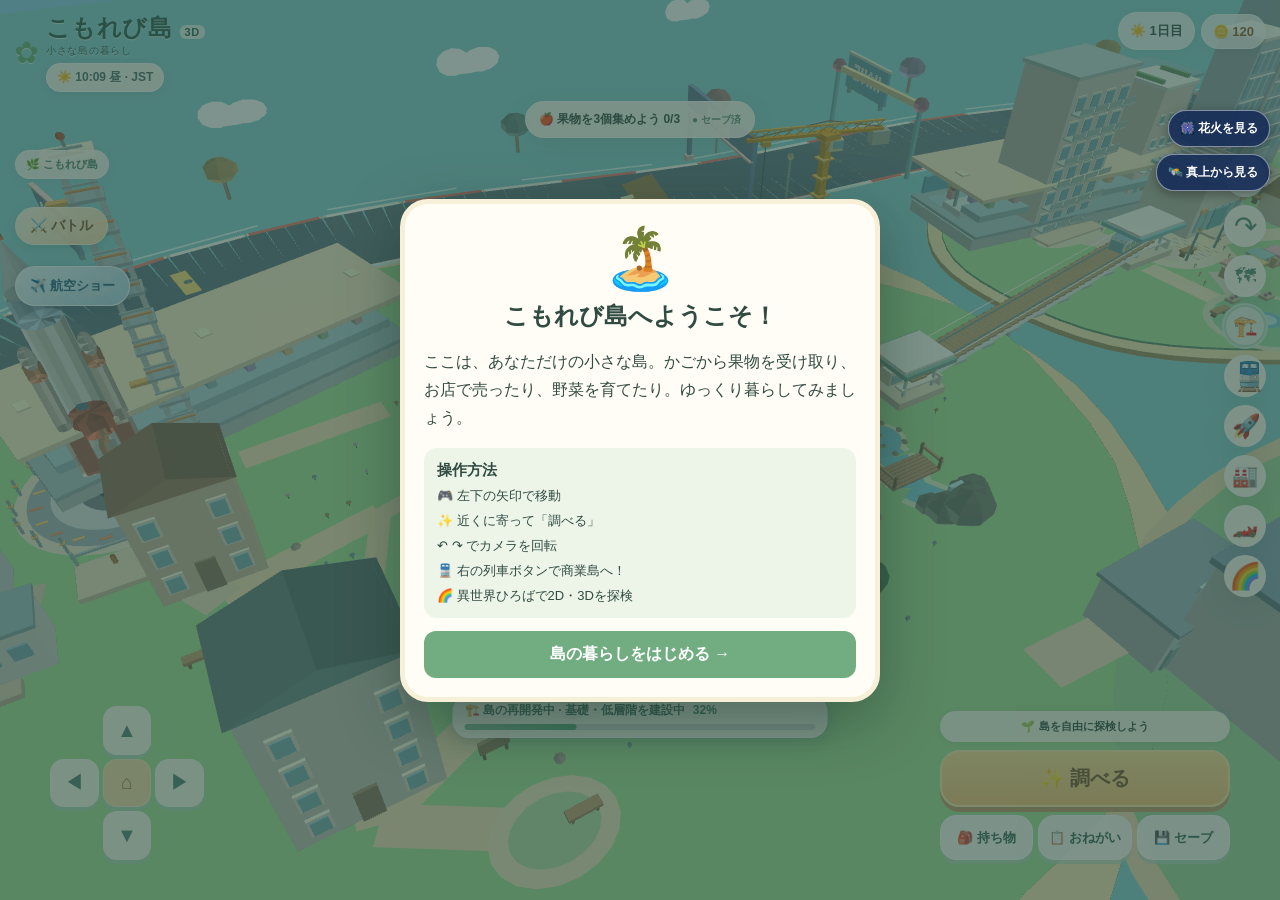
==== commit 21d7b5eb: "Fix village and battle plaza collision; raise Retina render resolution" ====
--- a/index.html
+++ b/index.html
@@ -109,11 +109,11 @@
 <script src="kart3d.js?v=20261113-v38" defer></script>
 <script src="nightfestival.js?v=20261126-rare2" defer></script>
 <script src="airshow3d.js?v=20261123-a1" defer></script>
-<script src="render-quality.js?v=20261120-adaptive1" defer></script>
+<script src="render-quality.js?v=20261128-collision-hd1" defer></script>
 <script src="camera-gestures.js?v=20261113-v32" defer></script>
-<script src="battle3d.js?v=20261123-motion2" defer></script>
+<script src="battle3d.js?v=20261128-collision-hd1" defer></script>
 <script src="battle-effects.js?v=20261118-b4" defer></script>
 <script src="island-life3d.js?v=20261119-life2" defer></script>
-<script src="game.js?v=20261126-graphics2" defer></script>
+<script src="game.js?v=20261128-collision-hd1" defer></script>
 </body>
 </html>
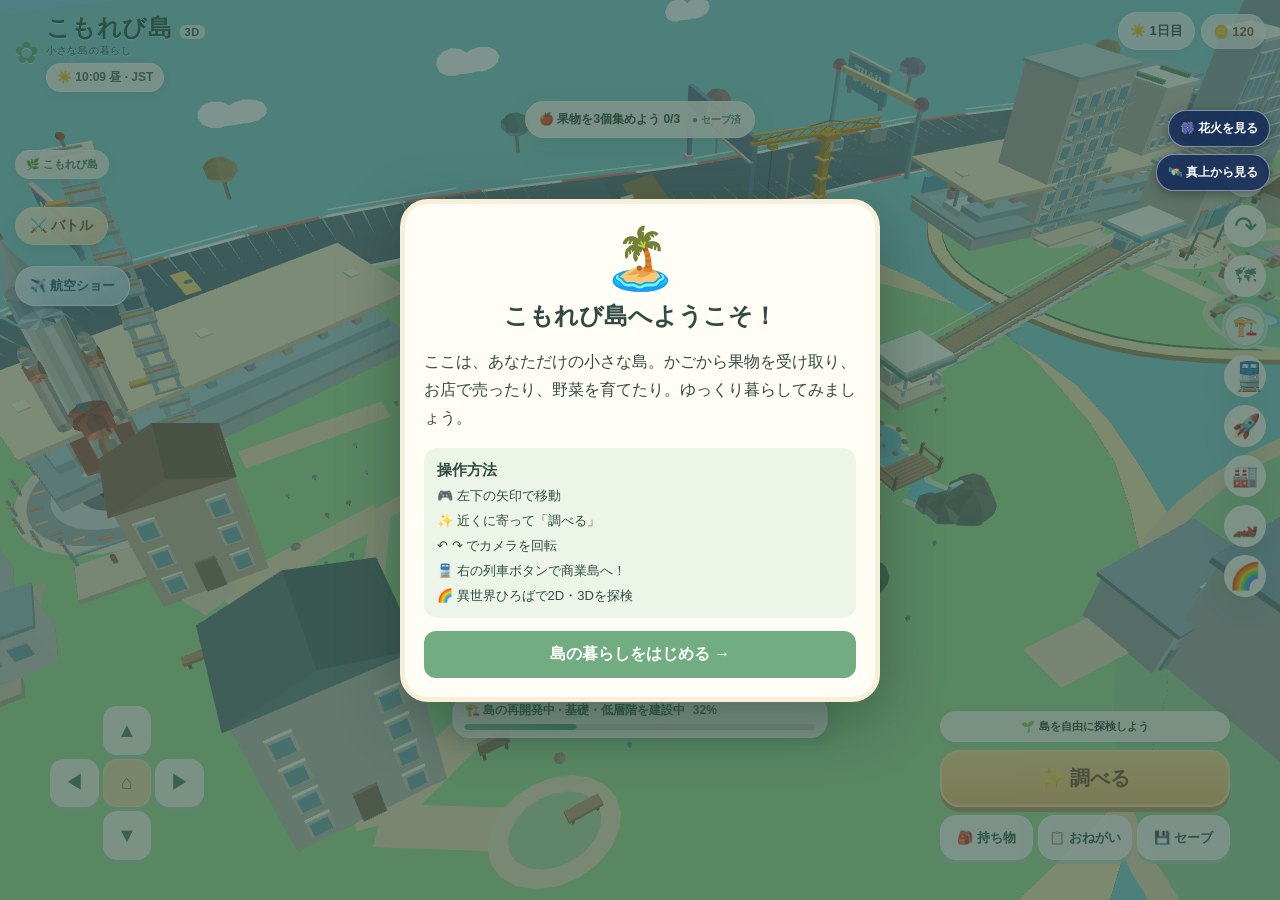
==== commit 19ea0cfd: "Refresh browser cache for anime avatar update" ====
--- a/index.html
+++ b/index.html
@@ -114,6 +114,6 @@
 <script src="battle3d.js?v=20261128-collision-hd1" defer></script>
 <script src="battle-effects.js?v=20261118-b4" defer></script>
 <script src="island-life3d.js?v=20261119-life2" defer></script>
-<script src="game.js?v=20261128-collision-hd1" defer></script>
+<script src="game.js?v=20261128-anime-avatar1" defer></script>
 </body>
 </html>
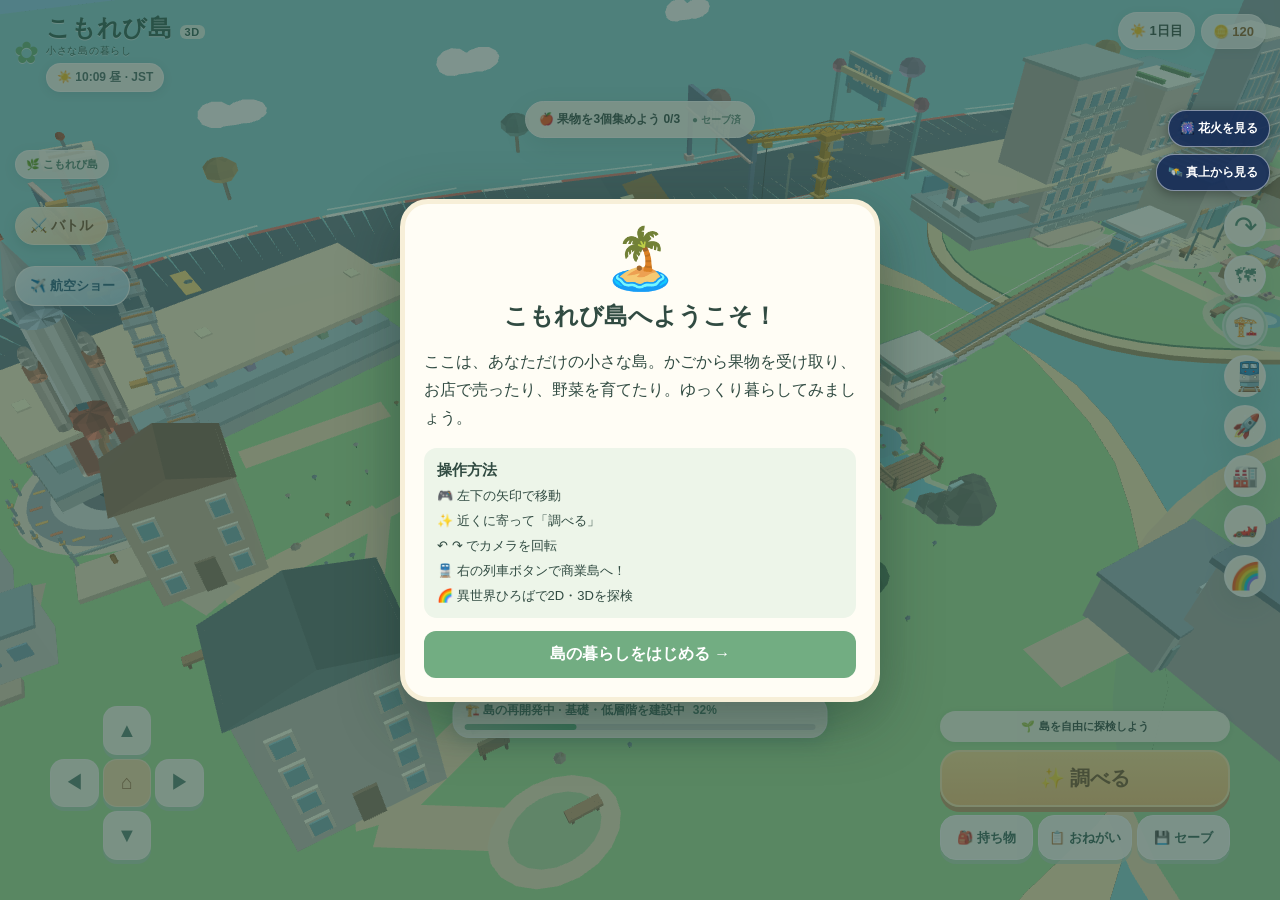
==== commit 04142f69: "Refresh anime toon shader cache" ====
--- a/index.html
+++ b/index.html
@@ -114,6 +114,6 @@
 <script src="battle3d.js?v=20261128-collision-hd1" defer></script>
 <script src="battle-effects.js?v=20261118-b4" defer></script>
 <script src="island-life3d.js?v=20261119-life2" defer></script>
-<script src="game.js?v=20261128-anime-avatar1" defer></script>
+<script src="game.js?v=20261128-anime-avatar2" defer></script>
 </body>
 </html>
